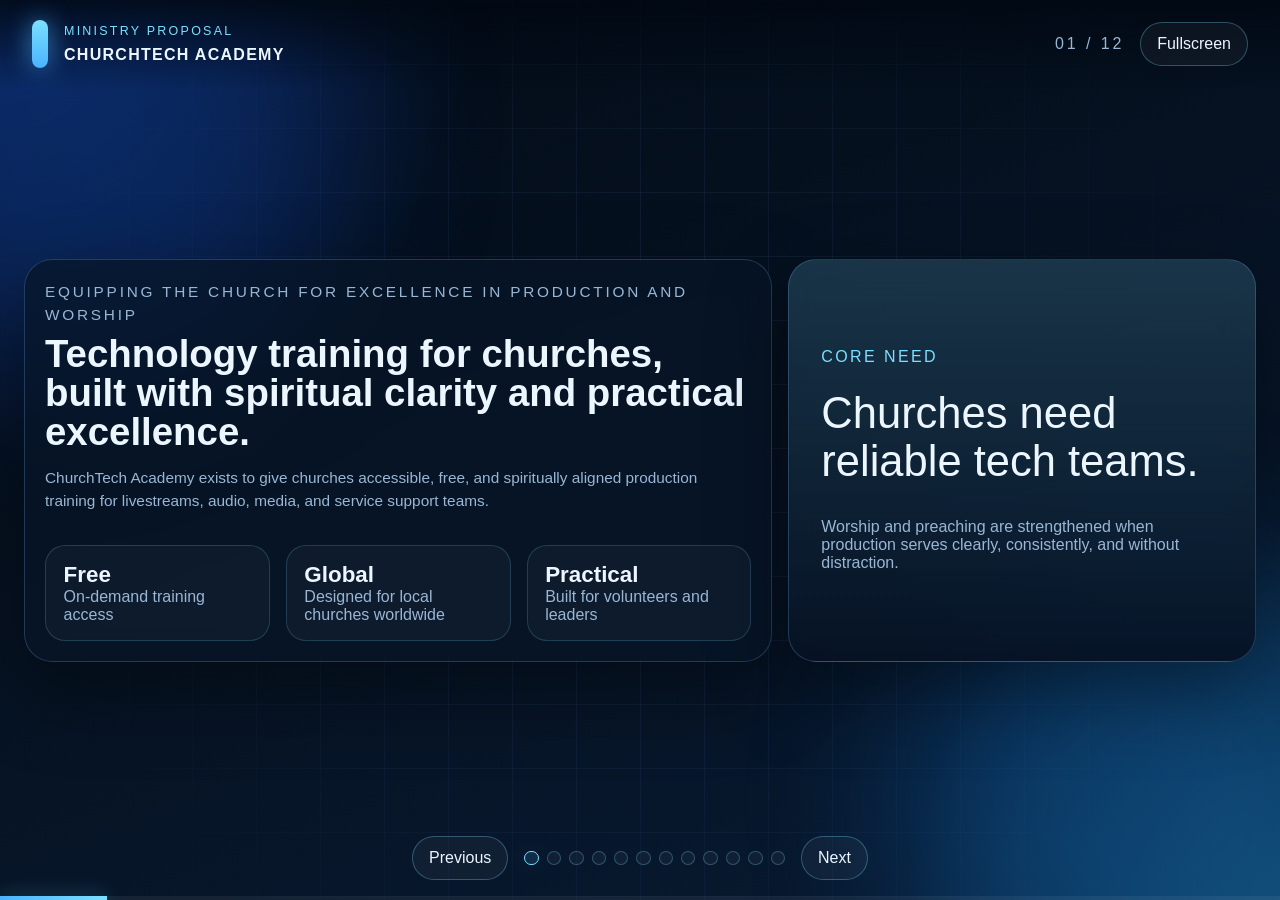
==== index.html @ e98cee29 "Refine slide fit and document presentation rules" ====
<!DOCTYPE html>
<html lang="en">
<head>
  <meta charset="UTF-8">
  <meta name="viewport" content="width=device-width, initial-scale=1.0">
  <title>ChurchTech Academy Presentation</title>
  <link rel="stylesheet" href="styles.css">
</head>
<body>
  <div class="background-grid" aria-hidden="true"></div>
  <div class="background-glow glow-left" aria-hidden="true"></div>
  <div class="background-glow glow-right" aria-hidden="true"></div>

  <header class="topbar">
    <div class="brand">
      <span class="brand-mark"></span>
      <div>
        <p class="eyebrow">Ministry Proposal</p>
        <h1>ChurchTech Academy</h1>
      </div>
    </div>
    <div class="topbar-actions">
      <p id="slide-counter" class="counter">01 / 12</p>
      <button id="fullscreen-button" class="ghost-button" type="button">Fullscreen</button>
    </div>
  </header>

  <main id="presentation" class="presentation">
    <section class="slide active" data-title="Opening">
      <div class="slide-shell hero">
        <div class="panel">
          <p class="eyebrow">Equipping The Church For Excellence In Production And Worship</p>
          <h2>Technology training for churches, built with spiritual clarity and practical excellence.</h2>
          <p class="lead">
            ChurchTech Academy exists to give churches accessible, free, and spiritually aligned production training
            for livestreams, audio, media, and service support teams.
          </p>
          <div class="hero-stats">
            <article>
              <strong>Free</strong>
              <span>On-demand training access</span>
            </article>
            <article>
              <strong>Global</strong>
              <span>Designed for local churches worldwide</span>
            </article>
            <article>
              <strong>Practical</strong>
              <span>Built for volunteers and leaders</span>
            </article>
          </div>
        </div>
        <aside class="signal-card">
          <p class="signal-label">Core Need</p>
          <p class="signal-number">Churches need reliable tech teams.</p>
          <p class="signal-copy">
            Worship and preaching are strengthened when production serves clearly, consistently, and without distraction.
          </p>
        </aside>
      </div>
    </section>

    <section class="slide slide-dense" data-title="Vision">
      <div class="slide-shell two-column">
        <article class="panel vision-panel">
          <p class="eyebrow">Vision</p>
          <h2>Equip the global church for excellence in production and worship.</h2>
          <p>
            The goal is lasting impact in local congregations and across the broader Kingdom by helping churches build
            stronger, more dependable ministry systems.
          </p>
          <div class="vision-diagram" aria-hidden="true">
            <div class="diagram-grid"></div>
            <div class="diagram-connector connector-a"></div>
            <div class="diagram-connector connector-b"></div>
            <div class="diagram-ring ring-a"></div>
            <div class="diagram-ring ring-b"></div>
            <div class="diagram-ring ring-c"></div>
            <div class="diagram-circle circle-a">
              <span>Train</span>
            </div>
            <div class="diagram-circle circle-b">
              <span>Strengthen</span>
            </div>
            <div class="diagram-circle circle-c">
              <span>Reach</span>
            </div>
          </div>
        </article>
        <article class="panel accent-panel">
          <p class="eyebrow">Mission</p>
          <h2>Empower churches worldwide with accessible and spiritually aligned production training.</h2>
          <p>
            This ministry lowers the barrier for churches that cannot afford conferences, consultants, or formal
            production programs.
          </p>
        </article>
      </div>
    </section>

    <section class="slide" data-title="Prayer">
      <div class="slide-shell">
        <article class="panel wide-panel">
          <p class="eyebrow">Prayer Foundation</p>
          <h2>Prayer guides the ministry before strategy does.</h2>
          <p class="lead">
            We pray for clear direction and practical wisdom to equip churches worldwide with training that is
            accessible, free, and spiritually aligned.
          </p>
          <div class="quote-box">
            <p>
              Prayer is the foundation that shows what to do, when to do it, and how to do it with excellence and the
              right heart.
            </p>
          </div>
          <p>
            The desired outcome is real ministry impact: stronger worship environments, more capable teams, and greater
            order, competence, and spiritual sensitivity in local churches.
          </p>
        </article>
      </div>
    </section>

    <section class="slide" data-title="Values">
      <div class="slide-shell">
        <div class="section-heading">
          <p class="eyebrow">Core Values</p>
          <h2>The operating values behind ChurchTech Academy</h2>
        </div>
        <div class="card-grid">
          <article class="info-card">
            <h3>Accessibility</h3>
            <p>Free, on-demand resources that remove barriers to learning.</p>
          </article>
          <article class="info-card">
            <h3>Excellence</h3>
            <p>Technical depth that helps churches serve with clarity and reliability.</p>
          </article>
          <article class="info-card">
            <h3>Empowerment</h3>
            <p>Volunteers and leaders are trained to serve confidently.</p>
          </article>
          <article class="info-card">
            <h3>Kingdom Impact</h3>
            <p>Technology and media are used to expand the reach of the Gospel.</p>
          </article>
        </div>
      </div>
    </section>

    <section class="slide" data-title="Biblical Foundation">
      <div class="slide-shell">
        <div class="section-heading">
          <p class="eyebrow">Biblical Principles</p>
          <h2>Why this ministry matters spiritually, not only technically</h2>
        </div>
        <div class="principles-list">
          <article class="principle-card">
            <h3>Stewardship</h3>
            <p>Technology should serve worship faithfully, with wisdom, clarity, and integrity.</p>
            <span>1 Peter 4:10-11</span>
          </article>
          <article class="principle-card">
            <h3>Order That Serves Edification</h3>
            <p>Production should build people up by reducing confusion and increasing clarity.</p>
            <span>1 Corinthians 14:26</span>
          </article>
          <article class="principle-card">
            <h3>Equipping The Saints</h3>
            <p>Training multiplies ministry because leaders equip people to serve effectively.</p>
            <span>Ephesians 4:11-13</span>
          </article>
          <article class="principle-card">
            <h3>Excellence With Humility</h3>
            <p>Skill matters, but servant leadership and character stay central.</p>
            <span>Philippians 2:3-4</span>
          </article>
        </div>
      </div>
    </section>

    <section class="slide" data-title="Need">
      <div class="slide-shell">
        <div class="section-heading">
          <p class="eyebrow">External Environmental Scan</p>
          <h2>Different church sizes share the same problem: production training gaps</h2>
        </div>
        <div class="three-column">
          <article class="info-card">
            <h3>Small Churches</h3>
            <p>Volunteers often lead with little training, limited time, and minimal budget.</p>
            <ul>
              <li>Step-by-step onboarding is critical</li>
              <li>Repeatable systems matter</li>
              <li>Paid training is often out of reach</li>
            </ul>
          </article>
          <article class="info-card">
            <h3>Medium Churches</h3>
            <p>Infrastructure exists, but volunteer consistency and technical depth are uneven.</p>
            <ul>
              <li>Teams need scalable training</li>
              <li>Livestream quality matters</li>
              <li>Audio clarity and reliability are essential</li>
            </ul>
          </article>
          <article class="info-card">
            <h3>Large Churches</h3>
            <p>Staff may exist, but volunteer onboarding and standardization are ongoing needs.</p>
            <ul>
              <li>Role-based pathways help</li>
              <li>Libraries and benchmarks improve quality</li>
              <li>Strong churches can influence others</li>
            </ul>
          </article>
        </div>
      </div>
    </section>

    <section class="slide" data-title="Reach">
      <div class="slide-shell two-column">
        <article class="panel reach-panel">
          <p class="eyebrow">Scope And Reach</p>
          <h2>A large ministry opportunity already exists.</h2>
          <div class="metrics">
            <div>
              <strong>1,500+</strong>
              <span>churches in Dallas County</span>
            </div>
            <div>
              <strong>22,000-30,000</strong>
              <span>churches in Texas</span>
            </div>
            <div>
              <strong>357,000</strong>
              <span>congregations in the United States</span>
            </div>
            <div>
              <strong>Massive</strong>
              <span>growth potential across Latin America</span>
            </div>
          </div>
          <div class="reach-visual" aria-hidden="true">
            <div class="reach-grid"></div>
            <div class="reach-pulse pulse-dallas"></div>
            <div class="reach-pulse pulse-texas"></div>
            <div class="reach-pulse pulse-us"></div>
            <div class="reach-pulse pulse-latam"></div>
            <div class="reach-link link-dallas-texas"></div>
            <div class="reach-link link-texas-us"></div>
            <div class="reach-link link-us-latam"></div>
            <div class="reach-node node-dallas">
              <span>Dallas</span>
            </div>
            <div class="reach-node node-texas">
              <span>Texas</span>
            </div>
            <div class="reach-node node-us">
              <span>U.S.</span>
            </div>
            <div class="reach-node node-latam">
              <span>LatAm</span>
            </div>
          </div>
        </article>
        <article class="panel">
          <p class="eyebrow">Internal Team Advantage</p>
          <h2>The founding team already carries useful ministry context.</h2>
          <ul class="detail-list">
            <li>Age range: mid 20s to mid 30s</li>
            <li>College-level experience or strong workforce background</li>
            <li>Ministry-based relationships and operational access</li>
            <li>Brazilian and American cultural fluency for broader reach</li>
          </ul>
        </article>
      </div>
    </section>

    <section class="slide slide-dense" data-title="Goals">
      <div class="slide-shell">
        <div class="section-heading">
          <p class="eyebrow">Goals</p>
          <h2>Goals that shape the ministry platform and its long-term impact</h2>
        </div>
        <div class="goals-grid">
          <article class="info-card goal-card">
            <span class="card-index">Goal 1</span>
            <h3>Accessibility</h3>
            <p>Provide free, on-demand training churches of any size can access and apply quickly.</p>
          </article>
          <article class="info-card goal-card">
            <span class="card-index">Goal 2</span>
            <h3>Excellence</h3>
            <p>Strengthen clarity, reliability, and service readiness through practical ministry training.</p>
          </article>
          <article class="info-card goal-card">
            <span class="card-index">Goal 3</span>
            <h3>Empowerment</h3>
            <p>Equip volunteers and leaders with clear pathways that build confidence and consistency.</p>
          </article>
          <article class="info-card goal-card">
            <span class="card-index">Goal 4</span>
            <h3>Kingdom Impact</h3>
            <p>Help churches use media and technology effectively in worship and digital outreach.</p>
          </article>
          <article class="info-card goal-card goal-card-wide">
            <span class="card-index">Goal 5</span>
            <h3>Prayer</h3>
            <p>Keep the ministry guided by prayer so excellence stays spiritually aligned.</p>
          </article>
        </div>
      </div>
    </section>

    <section class="slide" data-title="Objectives">
      <div class="slide-shell">
        <div class="section-heading">
          <p class="eyebrow">Objectives</p>
          <h2>Key objectives that turn the vision into an actionable training system</h2>
        </div>
        <div class="objectives-grid">
          <article class="principle-card objective-card">
            <span class="card-index">Accessibility</span>
            <h3>Lower entry barriers</h3>
            <ul class="objective-list">
              <li>Publish a simple volunteer onboarding pathway and clear start-here map</li>
              <li>Expand access through Portuguese support and a future Spanish rollout</li>
            </ul>
          </article>
          <article class="principle-card objective-card">
            <span class="card-index">Excellence</span>
            <h3>Build strong platform quality</h3>
            <ul class="objective-list">
              <li>Organize topic-based learning tracks with progressive levels</li>
              <li>Use case studies, review standards, and progress tools to improve readiness</li>
            </ul>
          </article>
          <article class="principle-card objective-card">
            <span class="card-index">Empowerment</span>
            <h3>Train people to grow and lead</h3>
            <ul class="objective-list">
              <li>Create role-based pathways, checklists, and standard ministry processes</li>
              <li>Support confidence, retention, mentoring, and milestone tracking</li>
            </ul>
          </article>
          <article class="principle-card objective-card">
            <span class="card-index">Kingdom Impact</span>
            <h3>Strengthen Gospel communication</h3>
            <ul class="objective-list">
              <li>Equip volunteers in audio, video, lighting, and broadcast production</li>
              <li>Improve livestreams, digital outreach, and access for smaller churches</li>
            </ul>
          </article>
          <article class="principle-card objective-card">
            <span class="card-index">Prayer</span>
            <h3>Protect spiritual alignment</h3>
            <ul class="objective-list">
              <li>Build a prayer culture with pastoral care and regular team gatherings</li>
              <li>Cover students and leaders in prayer as they begin and continue training</li>
            </ul>
          </article>
        </div>
      </div>
    </section>

    <section class="slide slide-dense" data-title="Programs">
      <div class="slide-shell">
        <div class="section-heading">
          <p class="eyebrow">Programs And Curricula</p>
          <h2>A practical ministry curriculum built for real church production environments</h2>
        </div>
        <div class="program-grid">
          <article class="info-card program-card">
            <span class="card-index">Core Area</span>
            <h3>Audio</h3>
            <p>Mixing, clarity, troubleshooting, and Sunday-ready fundamentals for volunteers and teams.</p>
          </article>
          <article class="info-card program-card">
            <span class="card-index">Core Area</span>
            <h3>Video And Broadcast</h3>
            <p>Camera, switching, streaming, and broadcast flow built around clear Gospel communication.</p>
          </article>
          <article class="info-card program-card">
            <span class="card-index">Core Area</span>
            <h3>Lighting</h3>
            <p>Lighting choices that support worship atmosphere, visibility, and technical consistency.</p>
          </article>
          <article class="info-card program-card">
            <span class="card-index">Core Area</span>
            <h3>Worship Ministry</h3>
            <p>Worship leading and ministry support shaped by spiritual sensitivity and service-minded excellence.</p>
          </article>
          <article class="info-card program-card program-card-wide">
            <span class="card-index">Core Area</span>
            <h3>Leadership Development</h3>
            <p>Training for department leaders who build teams, protect culture, and multiply healthy ministry systems.</p>
          </article>
        </div>
      </div>
    </section>

    <section class="slide" data-title="Training Pathways">
      <div class="slide-shell">
        <div class="section-heading">
          <p class="eyebrow">Programs And Curricula</p>
          <h2>Training pathways make the curriculum accessible, progressive, and easy to lead</h2>
        </div>
        <div class="curriculum-layout">
          <article class="panel levels-panel">
            <p class="eyebrow">Training Levels</p>
            <div class="level-stack">
              <div class="level-item">
                <strong>Beginner</strong>
                <span>First-time volunteers and entry-level service roles.</span>
              </div>
              <div class="level-item">
                <strong>Intermediate</strong>
                <span>Developing volunteers building stronger habits and consistency.</span>
              </div>
              <div class="level-item">
                <strong>Advanced</strong>
                <span>Main-service team members carrying greater weekly responsibility.</span>
              </div>
              <div class="level-item">
                <strong>Leadership</strong>
                <span>Department leaders who train teams and oversee ministry areas.</span>
              </div>
            </div>
          </article>
          <article class="panel support-panel">
            <p class="eyebrow">Supporting Programs</p>
            <h3>Structured pathways keep the curriculum easy to enter and scalable to lead.</h3>
            <ul class="detail-list support-list">
              <li>Volunteer Onboarding Program</li>
              <li>Role-Based Ministry Pathways</li>
              <li>Leadership Development Program</li>
            </ul>
          </article>
        </div>
      </div>
    </section>

    <section class="slide" data-title="Closing">
      <div class="slide-shell closing">
        <article class="panel wide-panel">
          <p class="eyebrow">Proposal Summary</p>
          <h2>ChurchTech Academy helps churches serve with excellence, order, and spiritual sensitivity.</h2>
          <p class="lead">
            This is more than a tech project. It is a ministry training platform designed to strengthen worship,
            improve communication, and equip volunteers to serve the church with confidence.
          </p>
          <div class="closing-points">
            <span>Free and accessible</span>
            <span>Biblically grounded</span>
            <span>Scalable for churches of all sizes</span>
            <span>Practical for real ministry teams</span>
          </div>
          <p class="closing-line">ChurchTech Academy: training the people behind the service so the message stays clear.</p>
        </article>
      </div>
    </section>
  </main>

  <nav class="controls" aria-label="Presentation controls">
    <button id="prev-button" type="button">Previous</button>
    <div id="dot-nav" class="dot-nav" aria-label="Slide selection"></div>
    <button id="next-button" type="button">Next</button>
  </nav>

  <div class="progress-track" aria-hidden="true">
    <div id="progress-bar" class="progress-bar"></div>
  </div>

  <script src="script.js"></script>
</body>
</html>
---- styles.css ----
:root {
  --bg: #04111f;
  --bg-soft: #091d34;
  --panel: rgba(7, 21, 40, 0.72);
  --panel-strong: rgba(11, 30, 56, 0.88);
  --line: rgba(130, 194, 255, 0.22);
  --text: #ecf6ff;
  --muted: #99b7d4;
  --accent: #4ab3ff;
  --accent-strong: #7be0ff;
  --success: #79f2d1;
  --shadow: 0 30px 80px rgba(0, 0, 0, 0.4);
}

* {
  box-sizing: border-box;
}

html {
  scroll-behavior: smooth;
}

body {
  margin: 0;
  min-height: 100vh;
  font-family: "Segoe UI Variable Text", "Bahnschrift", "Trebuchet MS", sans-serif;
  background:
    radial-gradient(circle at top left, rgba(47, 116, 255, 0.22), transparent 30%),
    radial-gradient(circle at bottom right, rgba(69, 227, 255, 0.18), transparent 24%),
    linear-gradient(160deg, #030b16 0%, #061222 45%, #081a31 100%);
  color: var(--text);
  overflow-x: hidden;
  overflow-y: hidden;
}

button {
  font: inherit;
}

.background-grid {
  position: fixed;
  inset: 0;
  background-image:
    linear-gradient(rgba(118, 174, 255, 0.08) 1px, transparent 1px),
    linear-gradient(90deg, rgba(118, 174, 255, 0.08) 1px, transparent 1px);
  background-size: 64px 64px;
  mask-image: radial-gradient(circle at center, black 30%, transparent 85%);
  pointer-events: none;
}

.background-glow {
  position: fixed;
  width: 32rem;
  height: 32rem;
  border-radius: 50%;
  filter: blur(80px);
  opacity: 0.28;
  pointer-events: none;
}

.glow-left {
  top: -8rem;
  left: -10rem;
  background: #0e4bc8;
}

.glow-right {
  right: -8rem;
  bottom: -10rem;
  background: #0f7ce2;
}

.topbar,
.controls,
.progress-track {
  position: fixed;
  left: 0;
  width: 100%;
  z-index: 10;
}

.topbar {
  top: 0;
  display: flex;
  justify-content: space-between;
  align-items: center;
  gap: 1.5rem;
  padding: 1.25rem 2rem;
  background: linear-gradient(to bottom, rgba(1, 8, 18, 0.85), rgba(1, 8, 18, 0));
}

.brand {
  display: flex;
  align-items: center;
  gap: 1rem;
}

.brand-mark {
  width: 1rem;
  height: 3rem;
  border-radius: 999px;
  background: linear-gradient(180deg, var(--accent-strong), var(--accent));
  box-shadow: 0 0 24px rgba(74, 179, 255, 0.7);
}

.brand h1,
.section-heading h2,
.panel h2,
.info-card h3,
.principle-card h3 {
  margin: 0;
}

.brand h1 {
  font-family: "Bahnschrift", "Segoe UI Variable Display", sans-serif;
  font-size: 1rem;
  letter-spacing: 0.08em;
  text-transform: uppercase;
}

.eyebrow {
  margin: 0 0 0.5rem;
  color: var(--accent-strong);
  font-size: 0.78rem;
  letter-spacing: 0.18em;
  text-transform: uppercase;
}

.counter {
  margin: 0;
  color: var(--muted);
  letter-spacing: 0.18em;
  text-transform: uppercase;
}

.topbar-actions {
  display: flex;
  align-items: center;
  gap: 1rem;
}

.ghost-button,
.controls button {
  border: 1px solid rgba(123, 224, 255, 0.3);
  background: rgba(255, 255, 255, 0.04);
  color: var(--text);
  border-radius: 999px;
  padding: 0.75rem 1rem;
  cursor: pointer;
  transition: 180ms ease;
}

.ghost-button:hover,
.controls button:hover,
.dot-nav button:hover,
.dot-nav button.active {
  border-color: var(--accent-strong);
  background: rgba(74, 179, 255, 0.14);
  box-shadow: 0 0 24px rgba(74, 179, 255, 0.16);
}

.presentation {
  min-height: 100vh;
  height: 100vh;
  height: 100dvh;
  width: 100%;
}

.slide {
  position: absolute;
  inset: 0;
  padding: 6.5rem 2rem 6rem;
  opacity: 0;
  transform: translateX(5%);
  pointer-events: none;
  overflow: hidden;
  transition: opacity 350ms ease, transform 350ms ease;
}

.slide.active {
  opacity: 1;
  transform: translateX(0);
  pointer-events: auto;
}

.slide-shell {
  max-width: 1280px;
  min-height: 100%;
  max-height: calc(100vh - 12.5rem);
  max-height: calc(100dvh - 12.5rem);
  margin: 0 auto;
  display: grid;
  align-content: center;
  gap: 1.5rem;
}

.slide-dense .slide-shell {
  align-content: start;
}

.slide[data-title="Vision"] .slide-shell,
.slide[data-title="Goals"] .slide-shell,
.slide[data-title="Programs"] .slide-shell {
  align-content: center;
}

.hero,
.two-column {
  grid-template-columns: 1.6fr 1fr;
}

.panel,
.signal-card,
.info-card,
.principle-card {
  position: relative;
  background: var(--panel);
  border: 1px solid var(--line);
  border-radius: 28px;
  box-shadow: var(--shadow);
  backdrop-filter: blur(18px);
}

.panel {
  padding: 2rem;
}

.reach-panel {
  display: flex;
  flex-direction: column;
}

.vision-panel {
  display: flex;
  flex-direction: column;
  gap: 1rem;
}

.slide[data-title="Vision"] .slide-shell {
  gap: 1rem;
}

.slide[data-title="Vision"] .panel,
.slide[data-title="Goals"] .info-card {
  padding: 1.5rem;
}

.slide[data-title="Vision"] .panel h2,
.slide[data-title="Goals"] .section-heading h2 {
  font-size: clamp(1.85rem, 3vw, 3.2rem);
}

.slide[data-title="Vision"] .panel p,
.slide[data-title="Goals"] .info-card p {
  font-size: 0.96rem;
  line-height: 1.5;
}

.accent-panel {
  background:
    linear-gradient(180deg, rgba(54, 132, 255, 0.16), rgba(8, 19, 37, 0.86)),
    var(--panel-strong);
}

.panel h2,
.section-heading h2 {
  font-size: clamp(2rem, 4vw, 4.5rem);
  line-height: 1.02;
}

.panel p,
.info-card p,
.principle-card p,
.detail-list,
.three-column ul {
  color: var(--muted);
  line-height: 1.65;
  font-size: 1.02rem;
}

.lead {
  font-size: 1.18rem;
  max-width: 58rem;
}

.hero-stats,
.card-grid,
.three-column,
.metrics,
.principles-list,
.closing-points,
.goals-grid,
.objectives-grid,
.program-grid,
.curriculum-layout {
  display: grid;
  gap: 1rem;
}

.hero-stats {
  grid-template-columns: repeat(3, minmax(0, 1fr));
  margin-top: 2rem;
}

.hero-stats article,
.metrics div {
  padding: 1rem 1.1rem;
  border-radius: 20px;
  border: 1px solid rgba(123, 224, 255, 0.18);
  background: rgba(255, 255, 255, 0.03);
}

.hero-stats strong,
.metrics strong {
  display: block;
  color: var(--text);
  font-size: 1.4rem;
}

.hero-stats span,
.metrics span,
.signal-copy,
.closing-line,
.principle-card span {
  color: var(--muted);
}

.signal-card {
  padding: 2rem;
  display: grid;
  align-content: center;
  background:
    linear-gradient(180deg, rgba(123, 224, 255, 0.16), rgba(6, 18, 36, 0.86)),
    var(--panel);
}

.signal-label {
  color: var(--accent-strong);
  text-transform: uppercase;
  letter-spacing: 0.15em;
}

.signal-number {
  font-size: clamp(2rem, 3.4vw, 3.2rem);
  line-height: 1.1;
  margin: 0.5rem 0 1rem;
}

.wide-panel {
  max-width: 980px;
}

.vision-diagram {
  margin: 0.5rem 0 0;
  position: relative;
  overflow: hidden;
  min-height: 14.5rem;
  border-radius: 24px;
  border: 1px solid rgba(123, 224, 255, 0.18);
  background: rgba(255, 255, 255, 0.03);
}

.vision-diagram::after {
  content: "";
  position: absolute;
  inset: 0;
  background:
    radial-gradient(circle at 20% 25%, rgba(74, 179, 255, 0.18), transparent 18%),
    radial-gradient(circle at 75% 70%, rgba(123, 224, 255, 0.12), transparent 20%),
    linear-gradient(180deg, rgba(4, 17, 31, 0.04), rgba(4, 17, 31, 0.2));
  pointer-events: none;
}

.diagram-grid {
  position: absolute;
  inset: 0;
  background-image:
    linear-gradient(rgba(123, 224, 255, 0.06) 1px, transparent 1px),
    linear-gradient(90deg, rgba(123, 224, 255, 0.06) 1px, transparent 1px);
  background-size: 38px 38px;
  opacity: 0.5;
}

.diagram-connector,
.diagram-circle,
.diagram-ring {
  position: absolute;
  z-index: 1;
}

.diagram-connector {
  top: 50%;
  height: 3px;
  transform: translateY(-50%);
  background: linear-gradient(90deg, rgba(74, 179, 255, 0.1), rgba(123, 224, 255, 0.9), rgba(74, 179, 255, 0.1));
  box-shadow: 0 0 18px rgba(74, 179, 255, 0.24);
}

.connector-a {
  left: 23%;
  width: 27%;
}

.connector-b {
  left: 50%;
  width: 27%;
}

.diagram-ring {
  top: 50%;
  width: 8.9rem;
  height: 8.9rem;
  border-radius: 50%;
  transform: translate(-50%, -50%);
  border: 1px solid rgba(123, 224, 255, 0.15);
  box-shadow: 0 0 24px rgba(74, 179, 255, 0.08);
}

.ring-a {
  left: 23%;
}

.ring-b {
  left: 50%;
}

.ring-c {
  left: 77%;
}

.diagram-circle {
  top: 50%;
  width: 7rem;
  height: 7rem;
  border-radius: 50%;
  transform: translate(-50%, -50%);
  display: flex;
  align-items: center;
  justify-content: center;
  padding: 0.9rem;
  text-align: center;
  border: 1px solid rgba(123, 224, 255, 0.28);
  background:
    radial-gradient(circle at 30% 25%, rgba(123, 224, 255, 0.22), rgba(4, 17, 31, 0.92) 68%),
    rgba(4, 17, 31, 0.78);
  box-shadow:
    inset 0 0 0 1px rgba(255, 255, 255, 0.03),
    0 0 30px rgba(74, 179, 255, 0.12);
  backdrop-filter: blur(10px);
}

.diagram-circle span {
  display: block;
  color: var(--text);
  font-size: 0.82rem;
  font-weight: 600;
  letter-spacing: 0.09em;
  line-height: 1.2;
  text-transform: uppercase;
}

.circle-a {
  left: 23%;
}

.circle-b {
  left: 50%;
}

.circle-c {
  left: 77%;
}

.quote-box {
  margin: 1.5rem 0;
  padding: 1.25rem 1.4rem;
  border-left: 4px solid var(--accent);
  background: rgba(74, 179, 255, 0.08);
  border-radius: 16px;
}

.section-heading {
  max-width: 62rem;
}

.card-grid {
  grid-template-columns: repeat(4, minmax(0, 1fr));
}

.goals-grid {
  grid-template-columns: repeat(2, minmax(0, 1fr));
}

.objectives-grid {
  grid-template-columns: repeat(3, minmax(0, 1fr));
}

.curriculum-layout {
  grid-template-columns: repeat(2, minmax(0, 1fr));
  align-items: start;
}

.curriculum-panel,
.levels-panel,
.support-panel {
  display: flex;
  flex-direction: column;
  gap: 1rem;
}

.program-grid {
  grid-template-columns: repeat(2, minmax(0, 1fr));
}

.program-card {
  gap: 0.65rem;
}

.program-card-wide {
  grid-column: 1 / -1;
}

.slide[data-title="Programs"] .slide-shell {
  gap: 0.9rem;
}

.slide[data-title="Programs"] .section-heading {
  max-width: 52rem;
}

.slide[data-title="Programs"] .section-heading h2 {
  font-size: clamp(1.75rem, 2.7vw, 2.8rem);
}

.slide[data-title="Programs"] .program-grid {
  gap: 0.8rem;
}

.slide[data-title="Programs"] .program-card {
  padding: 1.05rem 1.1rem;
  gap: 0.35rem;
}

.slide[data-title="Programs"] .program-card h3 {
  margin-bottom: 0.3rem;
  font-size: 1.08rem;
}

.slide[data-title="Programs"] .program-card p {
  font-size: 0.93rem;
  line-height: 1.45;
}

.slide[data-title="Programs"] .card-index {
  margin-bottom: 0.2rem;
  padding: 0.3rem 0.55rem;
  font-size: 0.64rem;
}

.level-stack {
  display: grid;
  gap: 0.85rem;
}

.level-item {
  padding: 1rem 1.1rem;
  border-radius: 20px;
  border: 1px solid rgba(123, 224, 255, 0.18);
  background:
    linear-gradient(180deg, rgba(74, 179, 255, 0.08), rgba(255, 255, 255, 0.02)),
    rgba(255, 255, 255, 0.02);
}

.level-item strong {
  display: block;
  color: var(--text);
  margin-bottom: 0.45rem;
  font-size: 1rem;
  letter-spacing: 0.08em;
  text-transform: uppercase;
}

.level-item span {
  color: var(--muted);
  line-height: 1.55;
}

.support-panel h3 {
  margin: 0;
  font-size: 1.2rem;
}

.support-list {
  margin-top: 0;
}

.info-card,
.principle-card {
  padding: 1.4rem;
}

.goal-card,
.objective-card {
  display: flex;
  flex-direction: column;
  gap: 0.65rem;
}

.program-card {
  display: flex;
  flex-direction: column;
}

.slide[data-title="Goals"] .section-heading {
  max-width: 54rem;
}

.slide[data-title="Goals"] .goals-grid {
  gap: 0.8rem;
}

.slide[data-title="Goals"] .goal-card {
  gap: 0.45rem;
}

.slide[data-title="Goals"] .info-card h3 {
  margin-bottom: 0.4rem;
}

.goal-card-wide {
  grid-column: 1 / -1;
}

.card-index {
  display: inline-flex;
  align-items: center;
  width: fit-content;
  padding: 0.4rem 0.7rem;
  margin-bottom: 0.35rem;
  border-radius: 999px;
  border: 1px solid rgba(123, 224, 255, 0.22);
  color: var(--accent-strong);
  background: rgba(74, 179, 255, 0.08);
  font-size: 0.74rem;
  letter-spacing: 0.12em;
  text-transform: uppercase;
  line-height: 1;
}

.info-card h3,
.principle-card h3 {
  font-size: 1.2rem;
  margin-bottom: 0.75rem;
}

.principles-list {
  grid-template-columns: repeat(2, minmax(0, 1fr));
}

.principle-card span {
  display: inline-block;
  margin-top: 1rem;
  color: var(--success);
}

.objective-card span {
  margin-top: 0;
  color: var(--accent-strong);
}

.objective-list {
  margin: 0;
  padding-left: 1.1rem;
  color: var(--muted);
  line-height: 1.6;
}

.objective-list li + li {
  margin-top: 0.65rem;
}

.three-column {
  grid-template-columns: repeat(3, minmax(0, 1fr));
}

.three-column ul,
.detail-list {
  margin: 1rem 0 0;
  padding-left: 1.1rem;
}

.metrics {
  grid-template-columns: repeat(2, minmax(0, 1fr));
  margin-top: 1.2rem;
}

.reach-visual {
  position: relative;
  flex: 1;
  min-height: 18rem;
  margin-top: 1.35rem;
  overflow: hidden;
  border-radius: 24px;
  border: 1px solid rgba(123, 224, 255, 0.16);
  background:
    radial-gradient(circle at 18% 25%, rgba(74, 179, 255, 0.18), transparent 18%),
    radial-gradient(circle at 82% 72%, rgba(123, 224, 255, 0.16), transparent 24%),
    linear-gradient(180deg, rgba(255, 255, 255, 0.03), rgba(255, 255, 255, 0.01));
  box-shadow:
    inset 0 0 0 1px rgba(255, 255, 255, 0.02),
    0 0 40px rgba(74, 179, 255, 0.08);
}

.reach-grid {
  position: absolute;
  inset: 0;
  background-image:
    linear-gradient(rgba(123, 224, 255, 0.05) 1px, transparent 1px),
    linear-gradient(90deg, rgba(123, 224, 255, 0.05) 1px, transparent 1px);
  background-size: 34px 34px;
  opacity: 0.55;
}

.reach-link,
.reach-node,
.reach-pulse {
  position: absolute;
}

.reach-link {
  z-index: 1;
  height: 2px;
  transform-origin: left center;
  background: linear-gradient(90deg, rgba(74, 179, 255, 0.18), rgba(123, 224, 255, 0.95), rgba(74, 179, 255, 0.18));
  box-shadow: 0 0 18px rgba(74, 179, 255, 0.18);
}

.link-dallas-texas {
  top: 50%;
  left: calc(10% + 2.75rem);
  width: calc(26.67% - 5.5rem);
  transform: translateY(-50%);
}

.link-texas-us {
  top: 50%;
  left: calc(36.67% + 2.75rem);
  width: calc(26.66% - 5.5rem);
  transform: translateY(-50%);
}

.link-us-latam {
  top: 50%;
  left: calc(63.33% + 2.75rem);
  width: calc(26.67% - 5.5rem);
  transform: translateY(-50%);
}

.reach-pulse {
  z-index: 0;
  width: 8.2rem;
  height: 8.2rem;
  border-radius: 50%;
  transform: translate(-50%, -50%);
  border: 1px solid rgba(123, 224, 255, 0.08);
  background:
    radial-gradient(circle, rgba(123, 224, 255, 0.28) 0%, rgba(74, 179, 255, 0.12) 32%, rgba(74, 179, 255, 0.04) 52%, transparent 72%);
  box-shadow:
    0 0 40px rgba(74, 179, 255, 0.16),
    0 0 80px rgba(74, 179, 255, 0.1);
  filter: blur(1px);
}

.pulse-dallas {
  top: 50%;
  left: 10%;
}

.pulse-texas {
  top: 50%;
  left: 36.67%;
}

.pulse-us {
  top: 50%;
  left: 63.33%;
}

.pulse-latam {
  top: 50%;
  left: 90%;
}

.reach-node {
  z-index: 2;
  width: 5.5rem;
  height: 5.5rem;
  border-radius: 50%;
  transform: translate(-50%, -50%);
  display: flex;
  align-items: center;
  justify-content: center;
  border: 1px solid rgba(123, 224, 255, 0.3);
  background:
    radial-gradient(circle at 32% 28%, rgba(123, 224, 255, 0.34), rgba(4, 17, 31, 0.94) 68%),
    rgba(4, 17, 31, 0.84);
  box-shadow:
    inset 0 0 0 1px rgba(255, 255, 255, 0.03),
    0 0 24px rgba(74, 179, 255, 0.2),
    0 0 48px rgba(74, 179, 255, 0.12);
}

.reach-node span {
  color: var(--text);
  font-size: 0.8rem;
  font-weight: 700;
  letter-spacing: 0.12em;
  text-transform: uppercase;
}

.node-dallas {
  top: 50%;
  left: 10%;
}

.node-texas {
  top: 50%;
  left: 36.67%;
}

.node-us {
  top: 50%;
  left: 63.33%;
}

.node-latam {
  top: 50%;
  left: 90%;
}

.closing {
  justify-items: center;
}

.closing-points {
  grid-template-columns: repeat(2, minmax(0, 1fr));
  margin: 2rem 0 1rem;
}

.closing-points span {
  padding: 0.95rem 1rem;
  border-radius: 999px;
  text-align: center;
  border: 1px solid rgba(123, 224, 255, 0.2);
  background: rgba(255, 255, 255, 0.03);
}

.controls {
  bottom: 1.25rem;
  display: flex;
  align-items: center;
  justify-content: center;
  gap: 1rem;
  padding: 0 1rem;
}

.dot-nav {
  display: flex;
  flex-wrap: wrap;
  justify-content: center;
  gap: 0.5rem;
}

.dot-nav button {
  width: 0.9rem;
  height: 0.9rem;
  padding: 0;
  border-radius: 50%;
  border: 1px solid rgba(123, 224, 255, 0.28);
  background: rgba(255, 255, 255, 0.04);
  cursor: pointer;
}

.progress-track {
  bottom: 0;
  height: 4px;
  background: rgba(255, 255, 255, 0.06);
}

.progress-bar {
  height: 100%;
  width: 12.5%;
  background: linear-gradient(90deg, var(--accent), var(--accent-strong));
  box-shadow: 0 0 20px rgba(123, 224, 255, 0.45);
  transition: width 250ms ease;
}

@media (max-width: 980px) {
  body {
    overflow: auto;
  }

  .presentation {
    height: auto;
  }

  .slide,
  .slide.active {
    position: relative;
    opacity: 1;
    transform: none;
    pointer-events: auto;
    min-height: auto;
    max-height: none;
    overflow: visible;
    padding: 6rem 1rem 1rem;
  }

  .slide-shell,
  .hero,
  .two-column,
  .three-column,
  .card-grid,
  .goals-grid,
  .objectives-grid,
  .program-grid,
  .principles-list,
  .metrics,
  .hero-stats,
  .closing-points,
  .curriculum-layout {
    grid-template-columns: 1fr;
  }

  .controls,
  .progress-track {
    display: none;
  }

  .topbar {
    padding: 1rem;
  }

  .brand h1 {
    font-size: 0.88rem;
  }

  .slide[data-title="Vision"] .panel,
  .slide[data-title="Goals"] .info-card {
    padding: 1.25rem;
  }

  .slide[data-title="Programs"] .program-card {
    padding: 1rem;
  }
}

@media (max-height: 900px) and (min-width: 981px) {
  .slide {
    padding: 5.25rem 1.5rem 4rem;
  }

  .slide-shell {
    gap: 1rem;
    max-height: calc(100vh - 9.25rem);
    max-height: calc(100dvh - 9.25rem);
  }

  .panel,
  .info-card,
  .principle-card {
    padding: 1.25rem;
  }

  .panel h2,
  .section-heading h2 {
    font-size: clamp(1.8rem, 3vw, 3rem);
  }

  .panel p,
  .info-card p,
  .principle-card p,
  .detail-list,
  .three-column ul {
    line-height: 1.5;
    font-size: 0.96rem;
  }

  .slide[data-title="Vision"] .slide-shell.two-column,
  .slide[data-title="Goals"] .goals-grid {
    gap: 0.75rem;
  }

  .vision-diagram {
    min-height: 12rem;
  }

  .diagram-ring {
    width: 7.8rem;
    height: 7.8rem;
  }

  .diagram-circle {
    width: 6.15rem;
    height: 6.15rem;
  }

  .diagram-circle span {
    font-size: 0.74rem;
    letter-spacing: 0.08em;
    line-height: 1.15;
  }

  .program-grid,
  .curriculum-layout {
    gap: 0.75rem;
  }

  .goal-card,
  .objective-card,
  .program-card {
    gap: 0.45rem;
  }

  .info-card h3,
  .principle-card h3 {
    font-size: 1.05rem;
    margin-bottom: 0.5rem;
  }

  .card-index {
    padding: 0.35rem 0.6rem;
    font-size: 0.68rem;
  }

  .slide[data-title="Vision"] .panel h2,
  .slide[data-title="Goals"] .section-heading h2 {
    font-size: clamp(1.65rem, 2.5vw, 2.5rem);
  }

  .slide[data-title="Vision"] .panel,
  .slide[data-title="Goals"] .info-card {
    padding: 1.15rem;
  }

  .slide[data-title="Vision"] .panel p,
  .slide[data-title="Goals"] .info-card p {
    font-size: 0.9rem;
    line-height: 1.42;
  }

  .slide[data-title="Programs"] .slide-shell {
    gap: 0.8rem;
  }

  .slide[data-title="Programs"] .section-heading h2 {
    font-size: clamp(1.55rem, 2.2vw, 2.2rem);
  }

  .slide[data-title="Programs"] .program-grid {
    gap: 0.65rem;
  }

  .slide[data-title="Programs"] .program-card {
    padding: 0.9rem 0.95rem;
    gap: 0.3rem;
  }

  .slide[data-title="Programs"] .program-card h3 {
    font-size: 0.98rem;
    margin-bottom: 0.2rem;
  }

  .slide[data-title="Programs"] .program-card p {
    font-size: 0.86rem;
    line-height: 1.35;
  }

  .card-index {
    margin-bottom: 0.25rem;
  }

  .level-item {
    padding: 0.85rem 0.95rem;
  }

  .level-item strong,
  .support-panel h3 {
    font-size: 0.95rem;
  }
}
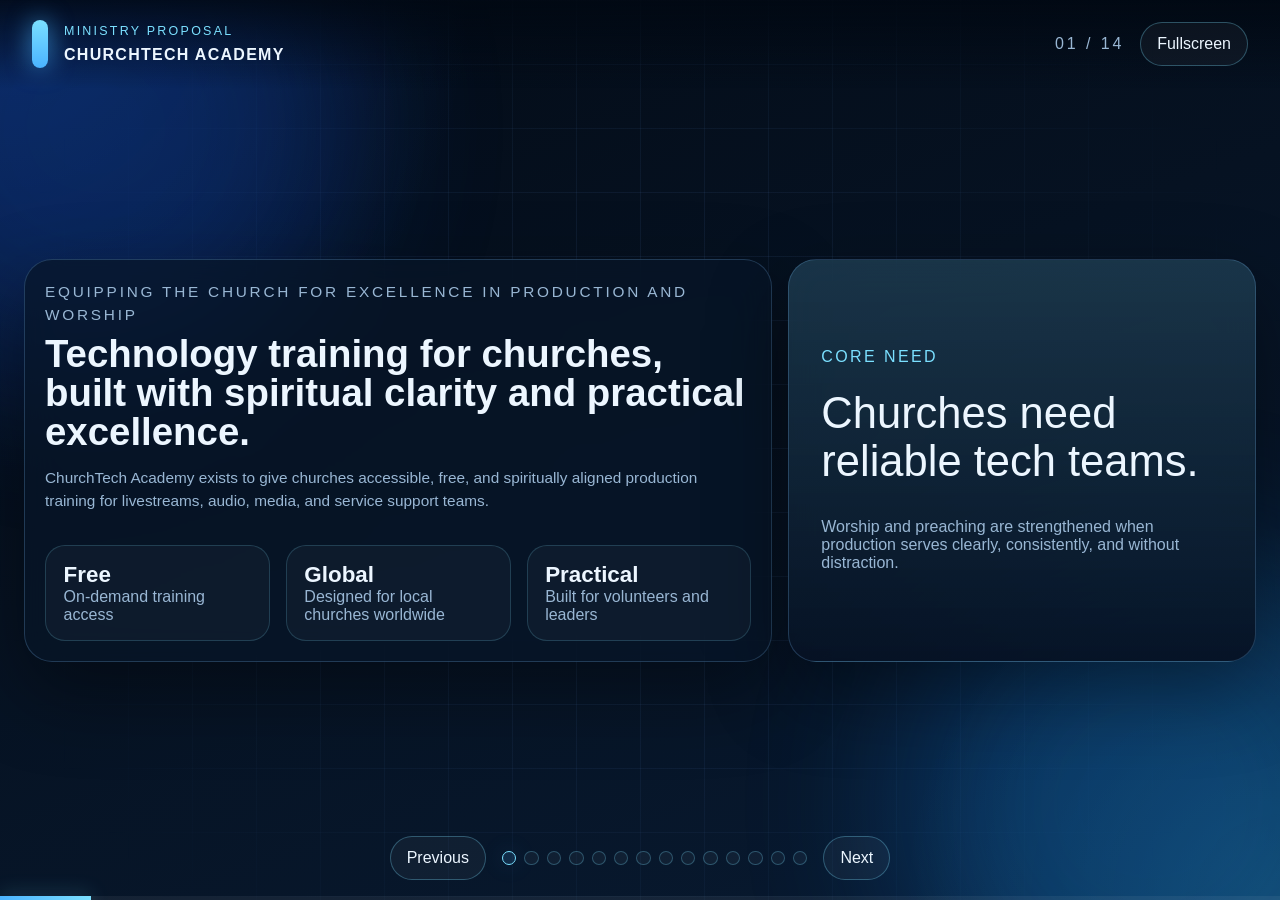
==== commit 90b691e3: "Add step 6 and 7 presentation slides" ====
--- a/index.html
+++ b/index.html
@@ -20,7 +20,7 @@
       </div>
     </div>
     <div class="topbar-actions">
-      <p id="slide-counter" class="counter">01 / 12</p>
+      <p id="slide-counter" class="counter">01 / 14</p>
       <button id="fullscreen-button" class="ghost-button" type="button">Fullscreen</button>
     </div>
   </header>
@@ -429,12 +429,121 @@
           </article>
           <article class="panel support-panel">
             <p class="eyebrow">Supporting Programs</p>
-            <h3>Structured pathways keep the curriculum easy to enter and scalable to lead.</h3>
+            <h3>Live discussion and Q&amp;A support the curriculum with ongoing ministry interaction.</h3>
             <ul class="detail-list support-list">
-              <li>Volunteer Onboarding Program</li>
-              <li>Role-Based Ministry Pathways</li>
-              <li>Leadership Development Program</li>
-            </ul>
+              <li>Live discussion and Q&amp;A livestream sessions</li>
+              <li>Interactive follow-up for ministry-specific questions</li>
+              <li>Real-time engagement around practical church production needs</li>
+            </ul>
+          </article>
+        </div>
+      </div>
+    </section>
+
+    <section class="slide" data-title="Method & Material">
+      <div class="slide-shell">
+        <div class="section-heading">
+          <p class="eyebrow">Method And Material</p>
+          <h2>Teaching methods and delivery resources keep the training practical for real ministry teams.</h2>
+        </div>
+        <div class="methods-materials-layout">
+          <article class="panel">
+            <p class="eyebrow">Teaching Methods</p>
+            <div class="method-stack">
+              <article class="info-card method-card">
+                <span class="card-index">Method 1</span>
+                <h3>Lecture And Demonstration</h3>
+                <p>Core concepts are taught clearly while gear, software, and workflows are shown in action.</p>
+              </article>
+              <article class="info-card method-card">
+                <span class="card-index">Method 2</span>
+                <h3>Video-Based Instruction</h3>
+                <p>Short visual lessons let learners review key workflows repeatedly at their own pace.</p>
+              </article>
+              <article class="info-card method-card">
+                <span class="card-index">Method 3</span>
+                <h3>Discussion And Q&amp;A</h3>
+                <p>Interactive sessions help teams process ministry-specific problems and apply ideas in context.</p>
+              </article>
+            </div>
+          </article>
+          <article class="panel">
+            <p class="eyebrow">Materials And Facilities</p>
+            <h3 class="support-heading">A lightweight but real ministry production setup supports the training model.</h3>
+            <ul class="detail-list resource-list">
+              <li>Production equipment: cameras, microphones, switcher or console access, lighting examples, and related church tech gear</li>
+              <li>Teaching equipment: laptop, presentation display, internet access, microphones, and slide support</li>
+              <li>Course materials: lesson outlines, handouts, note sheets, checklists, pathways, and completion certificates</li>
+              <li>Facilities: recording space, editing workspace, and access to real church environments for demonstrations</li>
+              <li>Platform materials: hosting, course pages, logins, multilingual assets, and communication systems</li>
+            </ul>
+          </article>
+        </div>
+      </div>
+    </section>
+
+    <section class="slide" data-title="Organization">
+      <div class="slide-shell">
+        <div class="section-heading">
+          <p class="eyebrow">Organization And Administration</p>
+          <h2>Clear reporting keeps the ministry aligned, operational, and scalable as it grows.</h2>
+        </div>
+        <div class="organization-layout">
+          <article class="panel org-chart-panel">
+            <p class="eyebrow">Organizational Flow</p>
+            <div class="org-chart-frame org-chart-frame-prototype">
+              <div class="org-visual" aria-hidden="true">
+                <div class="org-grid"></div>
+                <div class="org-link org-link-vertical-top"></div>
+                <div class="org-link org-link-horizontal-mid"></div>
+                <div class="org-link org-link-vertical-mid"></div>
+                <div class="org-link org-link-horizontal-bottom"></div>
+                <div class="org-link org-link-left-down"></div>
+                <div class="org-link org-link-center-down"></div>
+                <div class="org-link org-link-right-down"></div>
+
+                <div class="org-node org-node-director">
+                  <span>Founding Director</span>
+                </div>
+                <div class="org-node org-node-admin">
+                  <span>Operations Administrator</span>
+                </div>
+                <div class="org-node org-node-production">
+                  <span>Production Team</span>
+                </div>
+                <div class="org-node org-node-partnerships">
+                  <span>Church Partnerships and Marketing</span>
+                </div>
+                <div class="org-node org-node-support">
+                  <span>Volunteer / Support Roles</span>
+                </div>
+              </div>
+            </div>
+          </article>
+          <article class="panel">
+            <p class="eyebrow">Key Roles</p>
+            <div class="position-stack">
+              <article class="position-item">
+                <h3>Founding Director</h3>
+                <p>Guards mission, vision, and biblical alignment while guiding major ministry and business decisions.</p>
+              </article>
+              <article class="position-item">
+                <h3>Operations Administrator</h3>
+                <p>Leads day-to-day coordination, scheduling, platform systems, and communication workflows.</p>
+              </article>
+              <article class="position-item">
+                <h3>Production Team</h3>
+                <p>Handles filming, editing, graphics, audio quality, and lesson delivery standards.</p>
+              </article>
+              <article class="position-item">
+                <h3>Church Partnerships And Marketing</h3>
+                <p>Builds church relationships, supports promotion, and gathers market feedback.</p>
+              </article>
+              <article class="position-item">
+                <h3>Volunteer / Support Roles</h3>
+                <p>Assists with logistics, translation support, moderation, communication, and event help.</p>
+              </article>
+            </div>
           </article>
         </div>
       </div>
--- a/styles.css
+++ b/styles.css
@@ -292,7 +292,11 @@
 .goals-grid,
 .objectives-grid,
 .program-grid,
-.curriculum-layout {
+.curriculum-layout,
+.methods-materials-layout,
+.organization-layout,
+.method-stack,
+.position-stack {
   display: grid;
   gap: 1rem;
 }
@@ -500,6 +504,12 @@
   align-items: start;
 }
 
+.methods-materials-layout,
+.organization-layout {
+  grid-template-columns: repeat(2, minmax(0, 1fr));
+  align-items: start;
+}
+
 .curriculum-panel,
 .levels-panel,
 .support-panel {
@@ -590,6 +600,11 @@
   font-size: 1.2rem;
 }
 
+.support-heading {
+  margin: 0;
+  font-size: 1.2rem;
+}
+
 .support-list {
   margin-top: 0;
 }
@@ -609,6 +624,224 @@
 .program-card {
   display: flex;
   flex-direction: column;
+}
+
+.method-stack,
+.position-stack {
+  gap: 0.85rem;
+}
+
+.method-card {
+  padding: 1.15rem 1.2rem;
+}
+
+.method-card h3 {
+  margin-bottom: 0.35rem;
+}
+
+.resource-list {
+  margin-top: 1rem;
+}
+
+.resource-list li + li {
+  margin-top: 0.8rem;
+}
+
+.org-chart-panel {
+  display: flex;
+  flex-direction: column;
+}
+
+.org-chart-frame {
+  display: flex;
+  align-items: center;
+  justify-content: center;
+  min-height: 22rem;
+  margin-top: 0.25rem;
+  padding: 1rem;
+  border-radius: 24px;
+  border: 1px solid rgba(123, 224, 255, 0.16);
+  background:
+    radial-gradient(circle at 18% 22%, rgba(74, 179, 255, 0.14), transparent 24%),
+    radial-gradient(circle at 80% 76%, rgba(123, 224, 255, 0.12), transparent 22%),
+    rgba(255, 255, 255, 0.03);
+}
+
+.org-chart-image {
+  display: block;
+  width: 100%;
+  max-width: 42rem;
+  height: auto;
+  border-radius: 16px;
+  box-shadow: 0 20px 40px rgba(0, 0, 0, 0.28);
+}
+
+.org-chart-frame-prototype {
+  overflow: hidden;
+}
+
+.org-visual {
+  position: relative;
+  width: 100%;
+  min-height: 22rem;
+}
+
+.org-grid {
+  position: absolute;
+  inset: 0;
+  background-image:
+    linear-gradient(rgba(123, 224, 255, 0.05) 1px, transparent 1px),
+    linear-gradient(90deg, rgba(123, 224, 255, 0.05) 1px, transparent 1px);
+  background-size: 30px 30px;
+  opacity: 0.45;
+}
+
+.org-link,
+.org-node {
+  position: absolute;
+}
+
+.org-link {
+  z-index: 1;
+  background: linear-gradient(90deg, rgba(74, 179, 255, 0.12), rgba(123, 224, 255, 0.95), rgba(74, 179, 255, 0.12));
+  box-shadow: 0 0 18px rgba(74, 179, 255, 0.18);
+}
+
+.org-link-vertical-top,
+.org-link-vertical-mid,
+.org-link-left-down,
+.org-link-center-down,
+.org-link-right-down {
+  width: 2px;
+}
+
+.org-link-horizontal-mid,
+.org-link-horizontal-bottom {
+  height: 2px;
+}
+
+.org-link-vertical-top {
+  top: 22%;
+  left: 50%;
+  height: 13%;
+  transform: translateX(-50%);
+}
+
+.org-link-horizontal-mid {
+  top: 35%;
+  left: 36%;
+  width: 14%;
+}
+
+.org-link-vertical-mid {
+  top: 35%;
+  left: 50%;
+  width: 2px;
+  height: 22%;
+  transform: translateX(-50%);
+}
+
+.org-link-horizontal-bottom {
+  top: 57%;
+  left: 12%;
+  width: 76%;
+}
+
+.org-link-left-down {
+  top: 57%;
+  left: 12%;
+  height: 9%;
+}
+
+.org-link-center-down {
+  top: 57%;
+  left: 50%;
+  height: 9%;
+  transform: translateX(-50%);
+}
+
+.org-link-right-down {
+  top: 57%;
+  left: 88%;
+  height: 9%;
+}
+
+.org-node {
+  z-index: 2;
+  display: flex;
+  align-items: center;
+  justify-content: center;
+  padding: 1rem;
+  text-align: center;
+  border-radius: 22px;
+  border: 1px solid rgba(123, 224, 255, 0.28);
+  background:
+    radial-gradient(circle at 30% 25%, rgba(123, 224, 255, 0.22), rgba(4, 17, 31, 0.94) 72%),
+    rgba(4, 17, 31, 0.82);
+  box-shadow:
+    inset 0 0 0 1px rgba(255, 255, 255, 0.03),
+    0 0 28px rgba(74, 179, 255, 0.16);
+  backdrop-filter: blur(10px);
+}
+
+.org-node span {
+  color: var(--text);
+  font-size: 0.88rem;
+  font-weight: 700;
+  line-height: 1.25;
+}
+
+.org-node-director {
+  top: 4%;
+  left: 33%;
+  width: 34%;
+  min-height: 18%;
+}
+
+.org-node-admin {
+  top: 26%;
+  left: 6%;
+  width: 34%;
+  min-height: 18%;
+}
+
+.org-node-production {
+  top: 66%;
+  left: 0;
+  width: 26%;
+  min-height: 18%;
+}
+
+.org-node-partnerships {
+  top: 66%;
+  left: 32%;
+  width: 36%;
+  min-height: 18%;
+}
+
+.org-node-support {
+  top: 66%;
+  right: 0;
+  width: 26%;
+  min-height: 18%;
+}
+
+.position-item {
+  padding: 1rem 1.1rem;
+  border-radius: 20px;
+  border: 1px solid rgba(123, 224, 255, 0.18);
+  background:
+    linear-gradient(180deg, rgba(74, 179, 255, 0.08), rgba(255, 255, 255, 0.02)),
+    rgba(255, 255, 255, 0.02);
+}
+
+.position-item h3 {
+  margin: 0 0 0.35rem;
+  font-size: 1rem;
+}
+
+.position-item p {
+  margin: 0;
 }
 
 .slide[data-title="Goals"] .section-heading {
@@ -928,7 +1161,9 @@
   .metrics,
   .hero-stats,
   .closing-points,
-  .curriculum-layout {
+  .curriculum-layout,
+  .methods-materials-layout,
+  .organization-layout {
     grid-template-columns: 1fr;
   }
 
@@ -1012,7 +1247,9 @@
   }
 
   .program-grid,
-  .curriculum-layout {
+  .curriculum-layout,
+  .methods-materials-layout,
+  .organization-layout {
     gap: 0.75rem;
   }
 
@@ -1088,4 +1325,30 @@
   .support-panel h3 {
     font-size: 0.95rem;
   }
-}
+
+  .support-heading,
+  .position-item h3 {
+    font-size: 0.95rem;
+  }
+
+  .method-card {
+    padding: 1rem;
+  }
+
+  .org-chart-frame {
+    min-height: 18rem;
+    padding: 0.8rem;
+  }
+
+  .org-visual {
+    min-height: 18rem;
+  }
+
+  .org-node span {
+    font-size: 0.78rem;
+  }
+
+  .position-item {
+    padding: 0.9rem 0.95rem;
+  }
+}
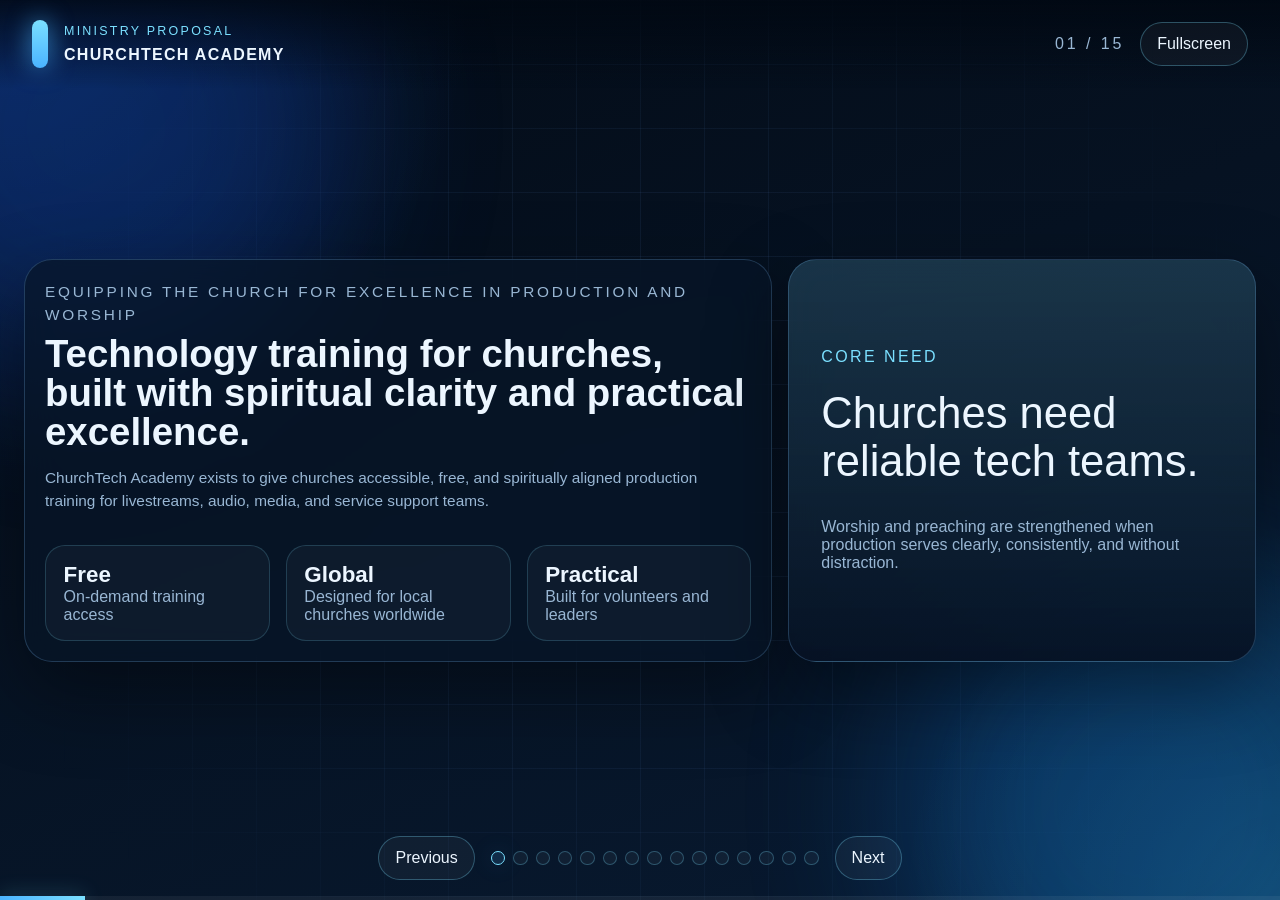
==== commit 4ac5b0c7: "Add Step 8 evaluation slide" ====
--- a/index.html
+++ b/index.html
@@ -20,7 +20,7 @@
       </div>
     </div>
     <div class="topbar-actions">
-      <p id="slide-counter" class="counter">01 / 14</p>
+      <p id="slide-counter" class="counter">01 / 15</p>
       <button id="fullscreen-button" class="ghost-button" type="button">Fullscreen</button>
     </div>
   </header>
@@ -549,6 +549,65 @@
       </div>
     </section>
 
+    <section class="slide" data-title="Evaluation">
+      <div class="slide-shell">
+        <div class="section-heading">
+          <p class="eyebrow">Evaluation</p>
+          <h2>Regular evaluation keeps the platform spiritually aligned, educationally effective, and operationally healthy.</h2>
+        </div>
+        <div class="evaluation-layout">
+          <article class="panel evaluation-timeline-panel">
+            <p class="eyebrow">Review Cadence</p>
+            <h3 class="support-heading">Evaluation begins after the pilot phase and first course releases generate usable feedback.</h3>
+            <div class="evaluation-timeline">
+              <article class="evaluation-item">
+                <span class="card-index">Weekly</span>
+                <p>Informal internal review of production quality, content progress, and workflow bottlenecks.</p>
+              </article>
+              <article class="evaluation-item">
+                <span class="card-index">Monthly</span>
+                <p>Review participant engagement, lesson completion, church feedback, and platform performance.</p>
+              </article>
+              <article class="evaluation-item">
+                <span class="card-index">Quarterly</span>
+                <p>Formal review of course effectiveness, strategic goals, and ministry impact.</p>
+              </article>
+              <article class="evaluation-item">
+                <span class="card-index">Annually</span>
+                <p>High-level review of mission alignment, funding sustainability, curriculum growth, and expansion priorities.</p>
+              </article>
+            </div>
+          </article>
+          <article class="panel evaluation-details-panel">
+            <p class="eyebrow">Tools And Accountability</p>
+            <div class="evaluation-stack">
+              <article class="info-card evaluation-card">
+                <span class="card-index">Evaluation Tools</span>
+                <ul class="detail-list evaluation-list">
+                  <li>Feedback forms and course completion data</li>
+                  <li>Watch time, retention, and engagement metrics</li>
+                  <li>Church partner interviews and team review meetings</li>
+                  <li>Support, operating cost, and funding reports</li>
+                </ul>
+              </article>
+              <article class="info-card evaluation-card">
+                <span class="card-index">Who Is Involved</span>
+                <p>Executive and operations leadership, curriculum and content leaders, selected instructors, and participating churches or users who provide direct feedback.</p>
+              </article>
+              <article class="info-card evaluation-card">
+                <span class="card-index">What The Review Must Answer</span>
+                <ul class="detail-list evaluation-list">
+                  <li>Are lessons biblically aligned and spiritually healthy?</li>
+                  <li>Are courses clear, practical, and being applied in ministry settings?</li>
+                  <li>Which programs create the strongest impact, and what should improve next?</li>
+                </ul>
+              </article>
+            </div>
+          </article>
+        </div>
+      </div>
+    </section>
+
     <section class="slide" data-title="Closing">
       <div class="slide-shell closing">
         <article class="panel wide-panel">
--- a/styles.css
+++ b/styles.css
@@ -295,8 +295,11 @@
 .curriculum-layout,
 .methods-materials-layout,
 .organization-layout,
+.evaluation-layout,
 .method-stack,
-.position-stack {
+.position-stack,
+.evaluation-stack,
+.evaluation-timeline {
   display: grid;
   gap: 1rem;
 }
@@ -505,7 +508,8 @@
 }
 
 .methods-materials-layout,
-.organization-layout {
+.organization-layout,
+.evaluation-layout {
   grid-template-columns: repeat(2, minmax(0, 1fr));
   align-items: start;
 }
@@ -628,6 +632,11 @@
 
 .method-stack,
 .position-stack {
+  gap: 0.85rem;
+}
+
+.evaluation-timeline,
+.evaluation-stack {
   gap: 0.85rem;
 }
 
@@ -842,6 +851,35 @@
 
 .position-item p {
   margin: 0;
+}
+
+.evaluation-timeline-panel,
+.evaluation-details-panel {
+  display: flex;
+  flex-direction: column;
+}
+
+.evaluation-item,
+.evaluation-card {
+  padding: 1.05rem 1.1rem;
+  border-radius: 22px;
+  border: 1px solid rgba(123, 224, 255, 0.18);
+  background:
+    linear-gradient(180deg, rgba(74, 179, 255, 0.08), rgba(255, 255, 255, 0.02)),
+    rgba(255, 255, 255, 0.02);
+}
+
+.evaluation-item p,
+.evaluation-card p {
+  margin: 0;
+}
+
+.evaluation-list {
+  margin: 0.6rem 0 0;
+}
+
+.evaluation-list li + li {
+  margin-top: 0.55rem;
 }
 
 .slide[data-title="Goals"] .section-heading {
@@ -1163,7 +1201,8 @@
   .closing-points,
   .curriculum-layout,
   .methods-materials-layout,
-  .organization-layout {
+  .organization-layout,
+  .evaluation-layout {
     grid-template-columns: 1fr;
   }
 
@@ -1249,7 +1288,8 @@
   .program-grid,
   .curriculum-layout,
   .methods-materials-layout,
-  .organization-layout {
+  .organization-layout,
+  .evaluation-layout {
     gap: 0.75rem;
   }
 
@@ -1351,4 +1391,9 @@
   .position-item {
     padding: 0.9rem 0.95rem;
   }
-}
+
+  .evaluation-item,
+  .evaluation-card {
+    padding: 0.95rem;
+  }
+}
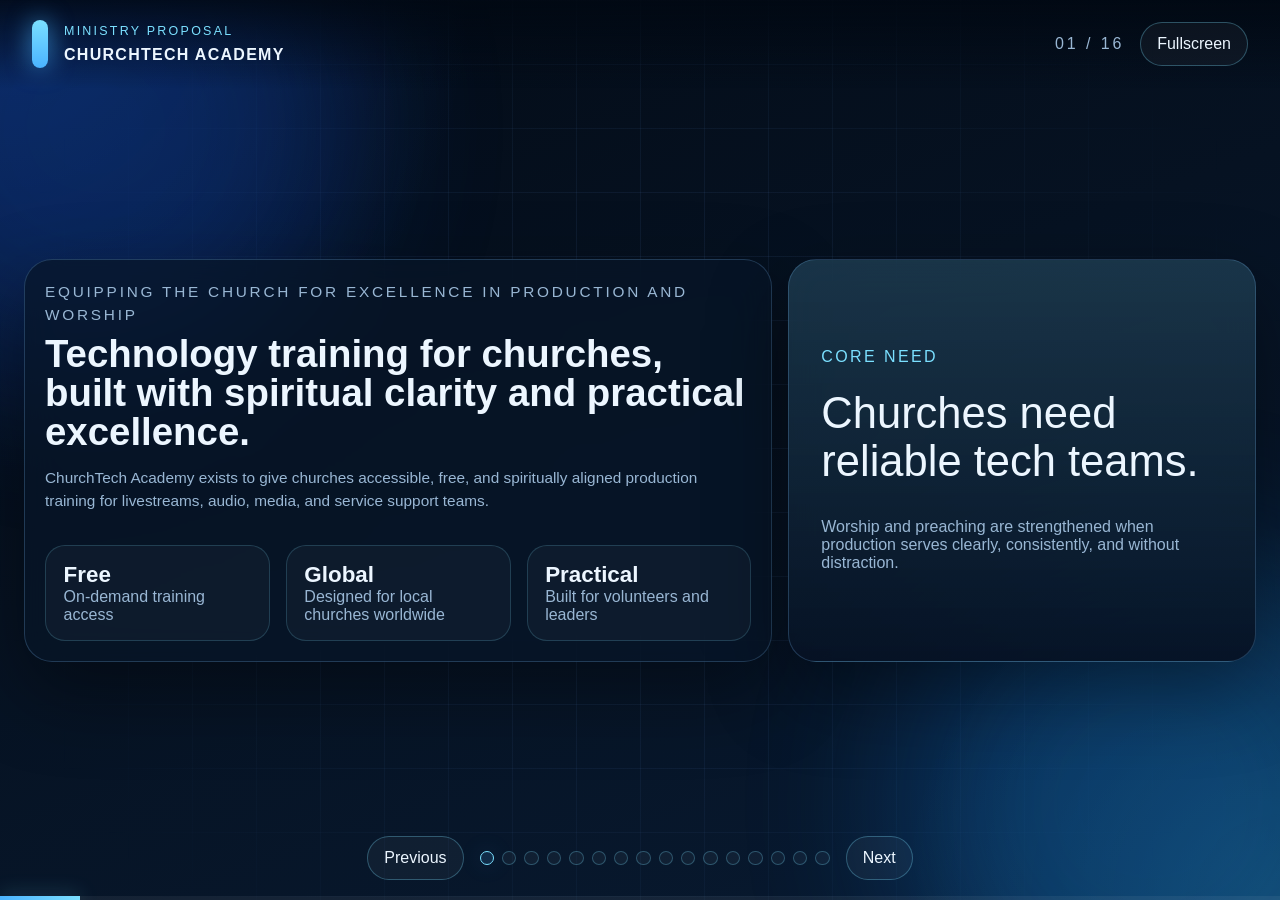
==== commit 2229a621: "Finalize responsive and prototype presentation updates" ====
--- a/index.html
+++ b/index.html
@@ -20,7 +20,7 @@
       </div>
     </div>
     <div class="topbar-actions">
-      <p id="slide-counter" class="counter">01 / 15</p>
+      <p id="slide-counter" class="counter">01 / 16</p>
       <button id="fullscreen-button" class="ghost-button" type="button">Fullscreen</button>
     </div>
   </header>
@@ -440,11 +440,11 @@
       </div>
     </section>
 
-    <section class="slide" data-title="Method & Material">
+    <section class="slide slide-guardrail" data-title="Method & Material">
       <div class="slide-shell">
         <div class="section-heading">
           <p class="eyebrow">Method And Material</p>
-          <h2>Teaching methods and delivery resources keep the training practical for real ministry teams.</h2>
+          <h2>How the training is taught and delivered for real ministry teams.</h2>
         </div>
         <div class="methods-materials-layout">
           <article class="panel">
@@ -482,11 +482,11 @@
       </div>
     </section>
 
-    <section class="slide" data-title="Organization">
+    <section class="slide slide-guardrail" data-title="Organization">
       <div class="slide-shell">
         <div class="section-heading">
           <p class="eyebrow">Organization And Administration</p>
-          <h2>Clear reporting keeps the ministry aligned, operational, and scalable as it grows.</h2>
+          <h2>Reporting structure that keeps the ministry aligned and scalable.</h2>
         </div>
         <div class="organization-layout">
           <article class="panel org-chart-panel">
@@ -549,11 +549,11 @@
       </div>
     </section>
 
-    <section class="slide" data-title="Evaluation">
+    <section class="slide slide-guardrail" data-title="Evaluation">
       <div class="slide-shell">
         <div class="section-heading">
           <p class="eyebrow">Evaluation</p>
-          <h2>Regular evaluation keeps the platform spiritually aligned, educationally effective, and operationally healthy.</h2>
+          <h2>Evaluation that keeps the platform aligned, effective, and healthy.</h2>
         </div>
         <div class="evaluation-layout">
           <article class="panel evaluation-timeline-panel">
@@ -601,6 +601,50 @@
                   <li>Are courses clear, practical, and being applied in ministry settings?</li>
                   <li>Which programs create the strongest impact, and what should improve next?</li>
                 </ul>
+              </article>
+            </div>
+          </article>
+        </div>
+      </div>
+    </section>
+
+    <section class="slide slide-guardrail" data-title="Revised Needs">
+      <div class="slide-shell">
+        <div class="section-heading">
+          <p class="eyebrow">Revised Needs</p>
+          <h2>Evaluation should lead to wise revision, not just observation.</h2>
+        </div>
+        <div class="revised-needs-layout">
+          <article class="panel revision-panel">
+            <p class="eyebrow">How Revision Works</p>
+            <h3 class="support-heading">ChurchTech Academy should revise curriculum, systems, staffing, and delivery methods whenever evaluation reveals a better way to serve churches.</h3>
+            <div class="revision-flow">
+              <article class="revision-step">
+                <span class="card-index">1. Detect</span>
+                <p>Use feedback, completion data, and ministry outcomes to identify what is helping churches most and where learners are getting stuck.</p>
+              </article>
+              <article class="revision-step">
+                <span class="card-index">2. Respond</span>
+                <p>Adjust course structure, support resources, staffing, or language access instead of leaving known friction points unresolved.</p>
+              </article>
+              <article class="revision-step">
+                <span class="card-index">3. Strengthen</span>
+                <p>Let each revision improve clarity, accessibility, and real ministry usefulness for the next round of churches.</p>
+              </article>
+            </div>
+          </article>
+          <article class="panel revision-examples-panel">
+            <p class="eyebrow">Hypothetical Examples</p>
+            <div class="revision-example-stack">
+              <article class="info-card revision-example-card">
+                <span class="card-index">Example 1</span>
+                <h3>Course Format Revision</h3>
+                <p>If smaller churches finish beginner audio and livestream lessons but stall in long leadership modules, the ministry could split those modules into shorter tracks, add team discussion guides, and create a simpler onboarding path for new volunteers.</p>
+              </article>
+              <article class="info-card revision-example-card">
+                <span class="card-index">Example 2</span>
+                <h3>Multilingual Expansion</h3>
+                <p>If Latin American demand grows faster than expected, ChurchTech Academy could move Portuguese and Spanish dubbing earlier, expand translation capacity, and add instructors who can serve those churches directly.</p>
               </article>
             </div>
           </article>
--- a/styles.css
+++ b/styles.css
@@ -202,6 +202,33 @@
 .slide[data-title="Goals"] .slide-shell,
 .slide[data-title="Programs"] .slide-shell {
   align-content: center;
+}
+
+.slide-guardrail .slide-shell {
+  gap: 0.85rem;
+}
+
+.slide-guardrail .section-heading {
+  max-width: 46rem;
+}
+
+.slide-guardrail .section-heading h2 {
+  font-size: clamp(1.55rem, 2.45vw, 2.45rem);
+  line-height: 1.06;
+}
+
+.slide-guardrail .panel,
+.slide-guardrail .info-card,
+.slide-guardrail .principle-card {
+  padding: 1.25rem;
+}
+
+.slide-guardrail .panel p,
+.slide-guardrail .info-card p,
+.slide-guardrail .principle-card p,
+.slide-guardrail .detail-list {
+  font-size: 0.95rem;
+  line-height: 1.5;
 }
 
 .hero,
@@ -296,10 +323,13 @@
 .methods-materials-layout,
 .organization-layout,
 .evaluation-layout,
+.revised-needs-layout,
 .method-stack,
 .position-stack,
 .evaluation-stack,
-.evaluation-timeline {
+.evaluation-timeline,
+.revision-flow,
+.revision-example-stack {
   display: grid;
   gap: 1rem;
 }
@@ -509,7 +539,8 @@
 
 .methods-materials-layout,
 .organization-layout,
-.evaluation-layout {
+.evaluation-layout,
+.revised-needs-layout {
   grid-template-columns: repeat(2, minmax(0, 1fr));
   align-items: start;
 }
@@ -609,6 +640,13 @@
   font-size: 1.2rem;
 }
 
+.slide-guardrail .support-heading,
+.slide-guardrail .position-item h3,
+.slide-guardrail .info-card h3,
+.slide-guardrail .principle-card h3 {
+  font-size: 1rem;
+}
+
 .support-list {
   margin-top: 0;
 }
@@ -640,6 +678,47 @@
   gap: 0.85rem;
 }
 
+.revision-panel,
+.revision-examples-panel {
+  display: flex;
+  flex-direction: column;
+}
+
+.revision-examples-panel .revision-example-stack {
+  flex: 1;
+}
+
+.revision-flow,
+.revision-example-stack {
+  gap: 0.85rem;
+}
+
+.revision-step,
+.revision-example-card {
+  padding: 1.05rem 1.1rem;
+  border-radius: 22px;
+  border: 1px solid rgba(123, 224, 255, 0.18);
+  background:
+    linear-gradient(180deg, rgba(74, 179, 255, 0.08), rgba(255, 255, 255, 0.02)),
+    rgba(255, 255, 255, 0.02);
+}
+
+.revision-example-card {
+  display: flex;
+  flex-direction: column;
+  justify-content: center;
+  min-height: 0;
+}
+
+.revision-step p,
+.revision-example-card p {
+  margin: 0;
+}
+
+.revision-example-card h3 {
+  margin-bottom: 0.4rem;
+}
+
 .method-card {
   padding: 1.15rem 1.2rem;
 }
@@ -654,6 +733,15 @@
 
 .resource-list li + li {
   margin-top: 0.8rem;
+}
+
+.slide-guardrail .resource-list {
+  margin-top: 0.75rem;
+}
+
+.slide-guardrail .resource-list li + li,
+.slide-guardrail .detail-list li + li {
+  margin-top: 0.55rem;
 }
 
 .org-chart-panel {
@@ -676,6 +764,11 @@
     rgba(255, 255, 255, 0.03);
 }
 
+.slide-guardrail .org-chart-frame {
+  min-height: 20rem;
+  padding: 0.85rem;
+}
+
 .org-chart-image {
   display: block;
   width: 100%;
@@ -693,6 +786,10 @@
   position: relative;
   width: 100%;
   min-height: 22rem;
+}
+
+.slide-guardrail .org-visual {
+  min-height: 20rem;
 }
 
 .org-grid {
@@ -853,6 +950,19 @@
   margin: 0;
 }
 
+.slide-guardrail .methods-materials-layout,
+.slide-guardrail .organization-layout,
+.slide-guardrail .evaluation-layout,
+.slide-guardrail .revised-needs-layout,
+.slide-guardrail .method-stack,
+.slide-guardrail .position-stack,
+.slide-guardrail .evaluation-stack,
+.slide-guardrail .evaluation-timeline,
+.slide-guardrail .revision-flow,
+.slide-guardrail .revision-example-stack {
+  gap: 0.75rem;
+}
+
 .evaluation-timeline-panel,
 .evaluation-details-panel {
   display: flex;
@@ -880,6 +990,15 @@
 
 .evaluation-list li + li {
   margin-top: 0.55rem;
+}
+
+.slide-guardrail .evaluation-item,
+.slide-guardrail .evaluation-card,
+.slide-guardrail .revision-step,
+.slide-guardrail .revision-example-card,
+.slide-guardrail .method-card,
+.slide-guardrail .position-item {
+  padding: 0.95rem;
 }
 
 .slide[data-title="Goals"] .section-heading {
@@ -1202,7 +1321,8 @@
   .curriculum-layout,
   .methods-materials-layout,
   .organization-layout,
-  .evaluation-layout {
+  .evaluation-layout,
+  .revised-needs-layout {
     grid-template-columns: 1fr;
   }
 
@@ -1222,6 +1342,10 @@
   .slide[data-title="Vision"] .panel,
   .slide[data-title="Goals"] .info-card {
     padding: 1.25rem;
+  }
+
+  .slide-guardrail .section-heading h2 {
+    font-size: clamp(1.45rem, 5vw, 2rem);
   }
 
   .slide[data-title="Programs"] .program-card {
@@ -1289,7 +1413,8 @@
   .curriculum-layout,
   .methods-materials-layout,
   .organization-layout,
-  .evaluation-layout {
+  .evaluation-layout,
+  .revised-needs-layout {
     gap: 0.75rem;
   }
 
@@ -1334,6 +1459,24 @@
     font-size: clamp(1.55rem, 2.2vw, 2.2rem);
   }
 
+  .slide-guardrail .section-heading h2 {
+    font-size: clamp(1.38rem, 2vw, 1.9rem);
+  }
+
+  .slide-guardrail .panel,
+  .slide-guardrail .info-card,
+  .slide-guardrail .principle-card {
+    padding: 1.05rem;
+  }
+
+  .slide-guardrail .panel p,
+  .slide-guardrail .info-card p,
+  .slide-guardrail .principle-card p,
+  .slide-guardrail .detail-list {
+    font-size: 0.9rem;
+    line-height: 1.4;
+  }
+
   .slide[data-title="Programs"] .program-grid {
     gap: 0.65rem;
   }
@@ -1371,8 +1514,20 @@
     font-size: 0.95rem;
   }
 
+  .slide-guardrail .support-heading,
+  .slide-guardrail .position-item h3,
+  .slide-guardrail .info-card h3,
+  .slide-guardrail .principle-card h3 {
+    font-size: 0.9rem;
+  }
+
   .method-card {
     padding: 1rem;
+  }
+
+  .slide-guardrail .org-chart-frame,
+  .slide-guardrail .org-visual {
+    min-height: 17rem;
   }
 
   .org-chart-frame {
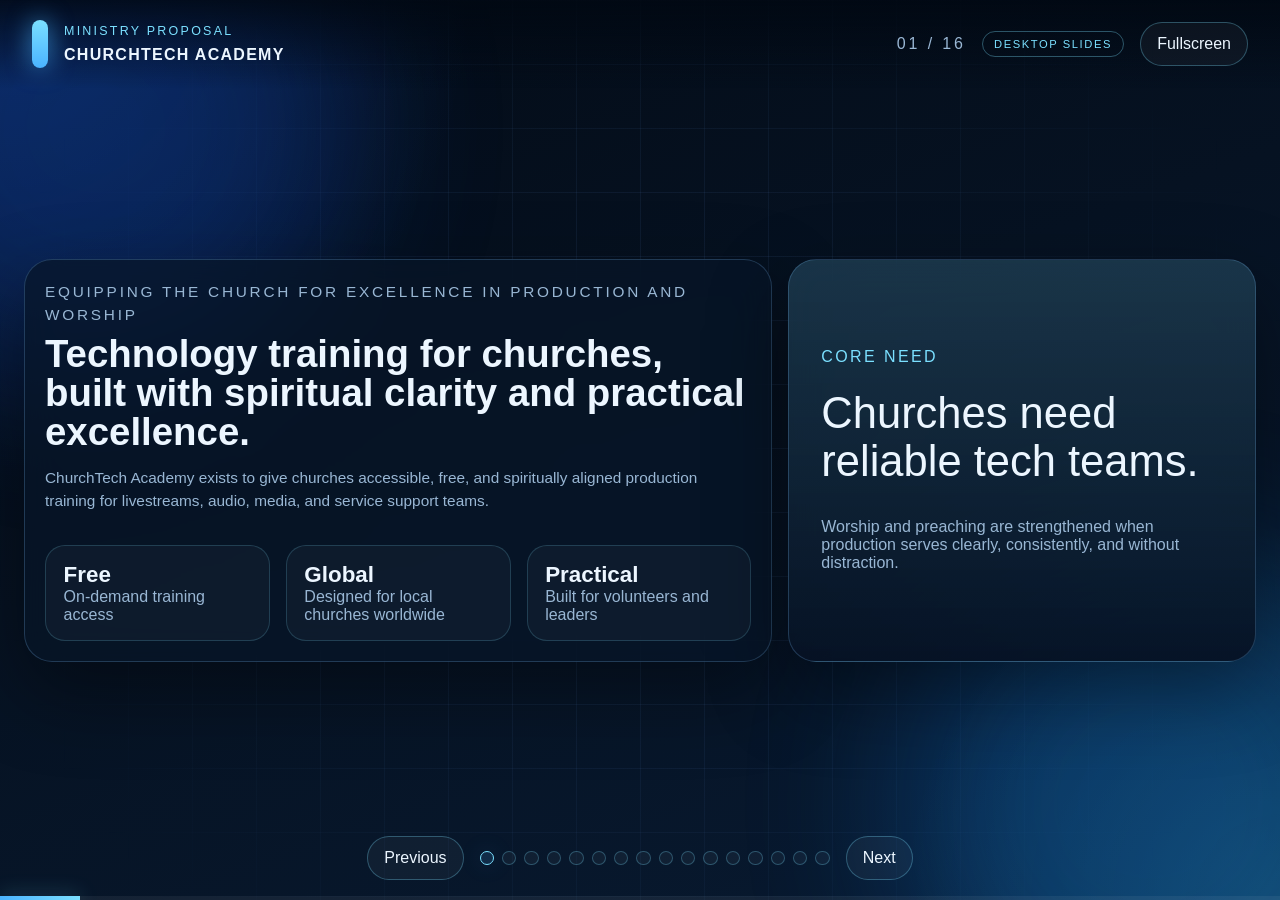
==== commit 24aeab78: "Adopt Option 2 prototype as primary presentation" ====
--- a/index.html
+++ b/index.html
@@ -21,9 +21,12 @@
     </div>
     <div class="topbar-actions">
       <p id="slide-counter" class="counter">01 / 16</p>
+      <p id="layout-mode" class="layout-mode" aria-live="polite">Desktop Slides</p>
       <button id="fullscreen-button" class="ghost-button" type="button">Fullscreen</button>
     </div>
   </header>
+
+  <nav id="mobile-outline" class="mobile-outline" aria-label="Mobile section navigation"></nav>
 
   <main id="presentation" class="presentation">
     <section class="slide active" data-title="Opening">
--- a/styles.css
+++ b/styles.css
@@ -137,6 +137,21 @@
   display: flex;
   align-items: center;
   gap: 1rem;
+}
+
+.layout-mode {
+  margin: 0;
+  border: 1px solid rgba(123, 224, 255, 0.34);
+  border-radius: 999px;
+  padding: 0.35rem 0.7rem;
+  color: var(--accent-strong);
+  font-size: 0.7rem;
+  letter-spacing: 0.14em;
+  text-transform: uppercase;
+}
+
+.mobile-outline {
+  display: none;
 }
 
 .ghost-button,
@@ -1290,6 +1305,54 @@
     overflow: auto;
   }
 
+  .topbar {
+    position: sticky;
+    top: 0;
+    z-index: 30;
+    padding: 0.8rem 1rem;
+    background: linear-gradient(to bottom, rgba(2, 11, 23, 0.96), rgba(2, 11, 23, 0.78));
+    backdrop-filter: blur(10px);
+  }
+
+  .mobile-outline {
+    position: sticky;
+    top: 4.7rem;
+    z-index: 29;
+    display: flex;
+    gap: 0.5rem;
+    padding: 0.45rem 1rem 0.85rem;
+    overflow-x: auto;
+    scrollbar-width: thin;
+    background: linear-gradient(to bottom, rgba(2, 11, 23, 0.88), rgba(2, 11, 23, 0));
+  }
+
+  .mobile-outline button {
+    flex: 0 0 auto;
+    border: 1px solid rgba(123, 224, 255, 0.3);
+    border-radius: 999px;
+    background: rgba(255, 255, 255, 0.04);
+    color: var(--text);
+    padding: 0.48rem 0.72rem;
+    font-size: 0.7rem;
+    letter-spacing: 0.03em;
+    white-space: nowrap;
+  }
+
+  .mobile-outline button.active {
+    border-color: var(--accent-strong);
+    background: rgba(74, 179, 255, 0.18);
+    color: var(--accent-strong);
+  }
+
+  #fullscreen-button {
+    display: none;
+  }
+
+  .layout-mode {
+    font-size: 0.64rem;
+    padding: 0.3rem 0.58rem;
+  }
+
   .presentation {
     height: auto;
   }
@@ -1303,7 +1366,20 @@
     min-height: auto;
     max-height: none;
     overflow: visible;
-    padding: 6rem 1rem 1rem;
+    padding: 0.5rem 1rem 0.75rem;
+  }
+
+  .slide + .slide {
+    margin-top: 0.55rem;
+  }
+
+  .slide-shell {
+    min-height: auto;
+    max-height: none;
+    border: 1px solid rgba(123, 224, 255, 0.2);
+    border-radius: 24px;
+    padding: 0.85rem;
+    background: rgba(5, 18, 35, 0.5);
   }
 
   .slide-shell,
@@ -1331,10 +1407,6 @@
     display: none;
   }
 
-  .topbar {
-    padding: 1rem;
-  }
-
   .brand h1 {
     font-size: 0.88rem;
   }
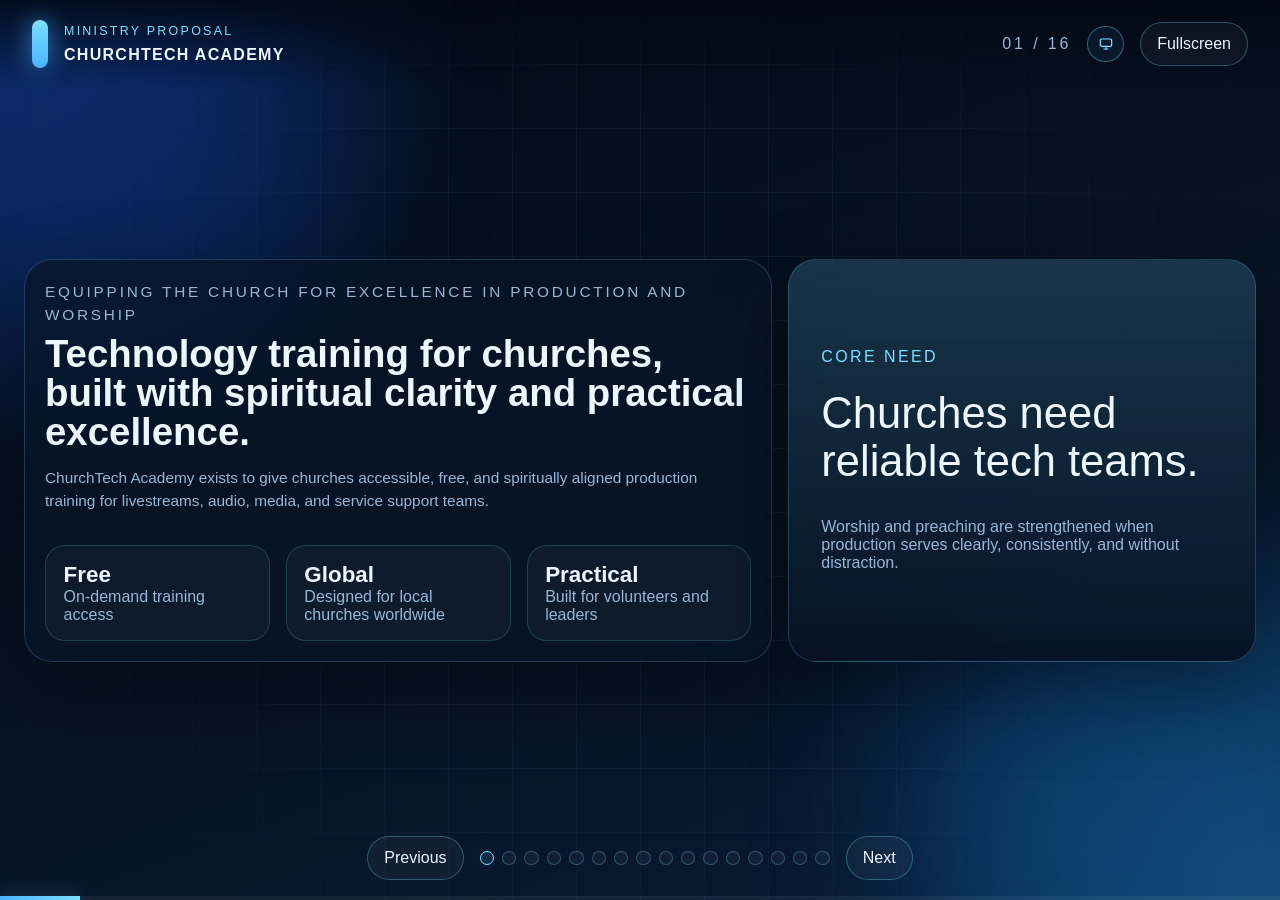
==== commit a119e5fc: "Replace mode text with layout icons" ====
--- a/index.html
+++ b/index.html
@@ -21,7 +21,21 @@
     </div>
     <div class="topbar-actions">
       <p id="slide-counter" class="counter">01 / 16</p>
-      <p id="layout-mode" class="layout-mode" aria-live="polite">Desktop Slides</p>
+      <p id="layout-mode" class="layout-mode mode-desktop" aria-live="polite" aria-label="Desktop slides mode">
+        <span class="layout-mode-icon" aria-hidden="true">
+          <svg class="layout-mode-svg layout-mode-svg-desktop" viewBox="0 0 24 24" focusable="false">
+            <rect x="3.5" y="4.5" width="17" height="11" rx="2"></rect>
+            <path d="M9 19.5h6"></path>
+            <path d="M12 15.5v4"></path>
+          </svg>
+          <svg class="layout-mode-svg layout-mode-svg-mobile" viewBox="0 0 24 24" focusable="false">
+            <rect x="7" y="2.5" width="10" height="19" rx="2.5"></rect>
+            <path d="M10.5 5.5h3"></path>
+            <circle cx="12" cy="18.25" r="0.8"></circle>
+          </svg>
+        </span>
+        <span class="sr-only">Desktop slides mode</span>
+      </p>
       <button id="fullscreen-button" class="ghost-button" type="button">Fullscreen</button>
     </div>
   </header>
--- a/styles.css
+++ b/styles.css
@@ -141,13 +141,53 @@
 
 .layout-mode {
   margin: 0;
+  display: inline-flex;
+  align-items: center;
+  justify-content: center;
   border: 1px solid rgba(123, 224, 255, 0.34);
   border-radius: 999px;
-  padding: 0.35rem 0.7rem;
+  padding: 0.4rem;
   color: var(--accent-strong);
-  font-size: 0.7rem;
-  letter-spacing: 0.14em;
-  text-transform: uppercase;
+  min-width: 2.3rem;
+  min-height: 2.3rem;
+  background: rgba(74, 179, 255, 0.08);
+  box-shadow: inset 0 0 0 1px rgba(255, 255, 255, 0.02);
+}
+
+.layout-mode-icon {
+  display: inline-flex;
+  align-items: center;
+  justify-content: center;
+  width: 1rem;
+  height: 1rem;
+}
+
+.layout-mode-svg {
+  width: 1rem;
+  height: 1rem;
+  display: none;
+  stroke: currentColor;
+  fill: none;
+  stroke-width: 1.8;
+  stroke-linecap: round;
+  stroke-linejoin: round;
+}
+
+.layout-mode.mode-desktop .layout-mode-svg-desktop,
+.layout-mode.mode-mobile .layout-mode-svg-mobile {
+  display: block;
+}
+
+.sr-only {
+  position: absolute;
+  width: 1px;
+  height: 1px;
+  padding: 0;
+  margin: -1px;
+  overflow: hidden;
+  clip: rect(0, 0, 0, 0);
+  white-space: nowrap;
+  border: 0;
 }
 
 .mobile-outline {
@@ -1349,8 +1389,15 @@
   }
 
   .layout-mode {
-    font-size: 0.64rem;
-    padding: 0.3rem 0.58rem;
+    min-width: 2.05rem;
+    min-height: 2.05rem;
+    padding: 0.34rem;
+  }
+
+  .layout-mode-icon,
+  .layout-mode-svg {
+    width: 0.92rem;
+    height: 0.92rem;
   }
 
   .presentation {
